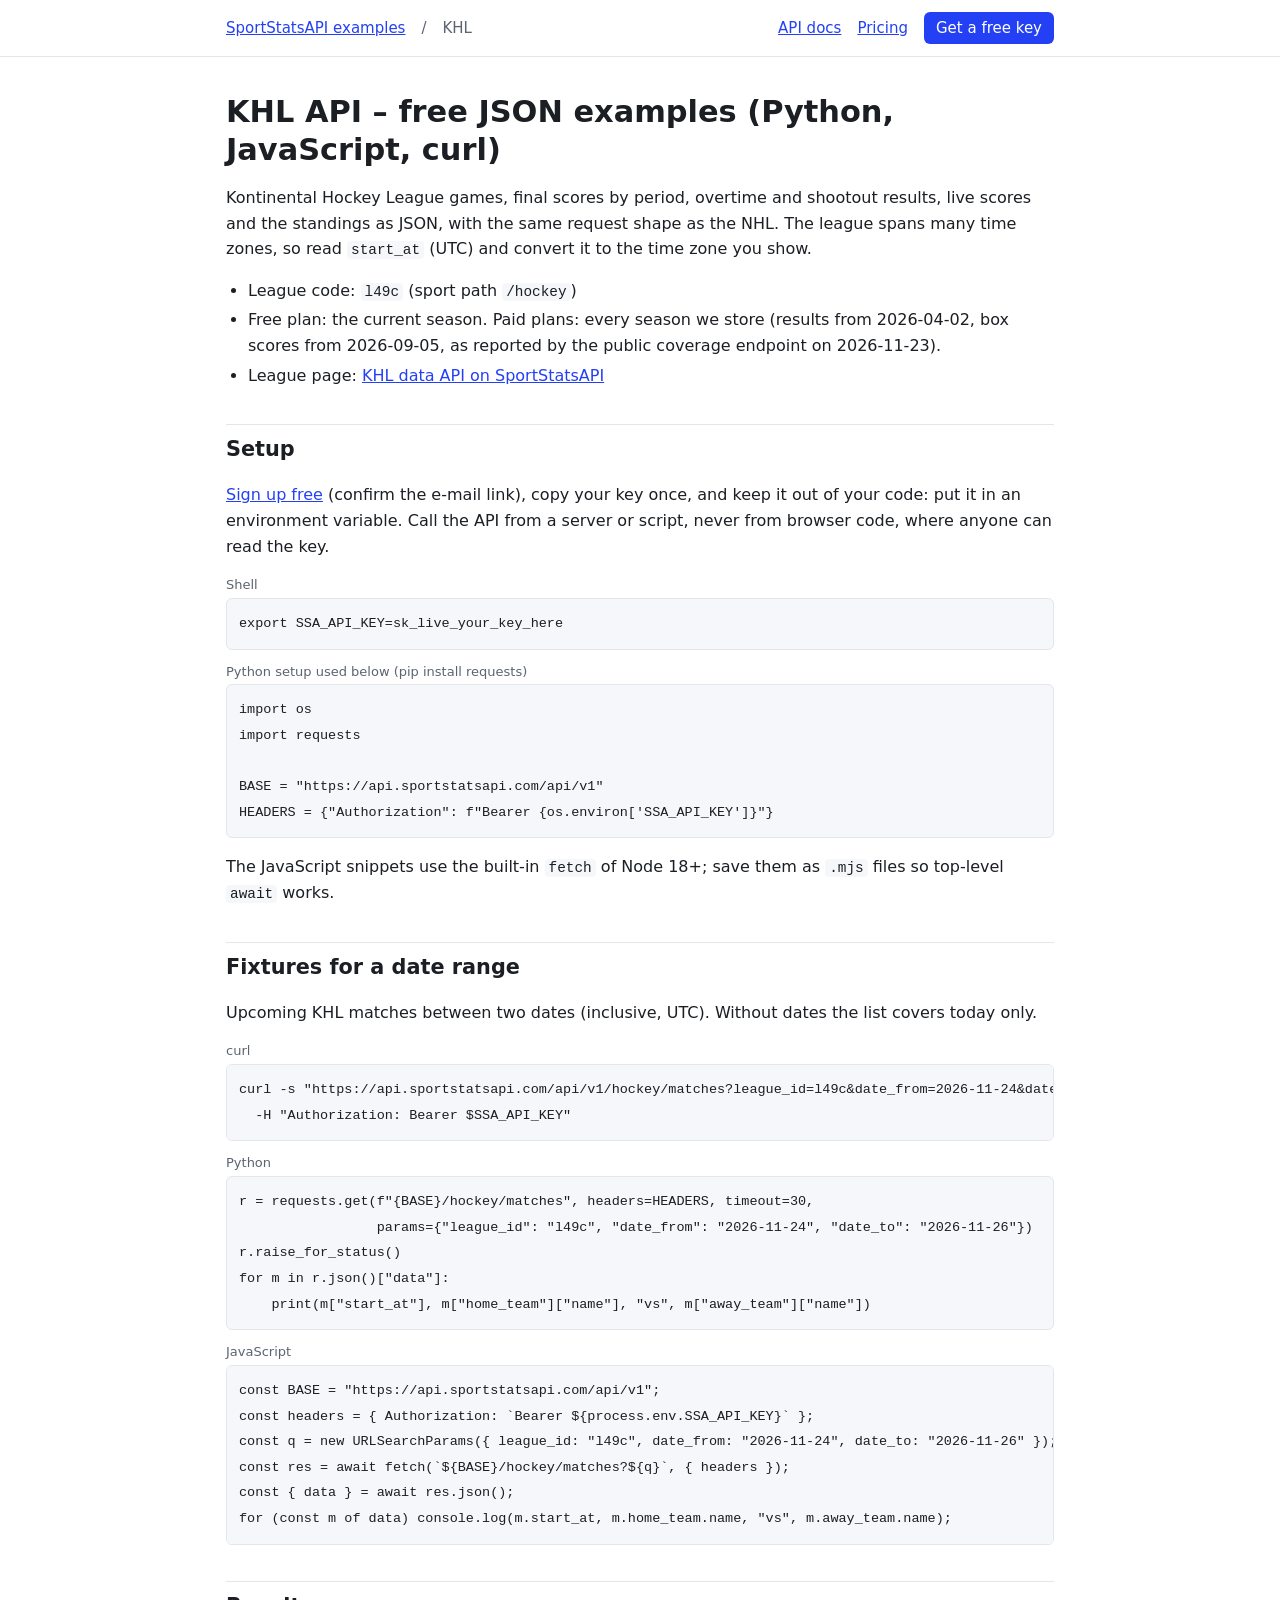
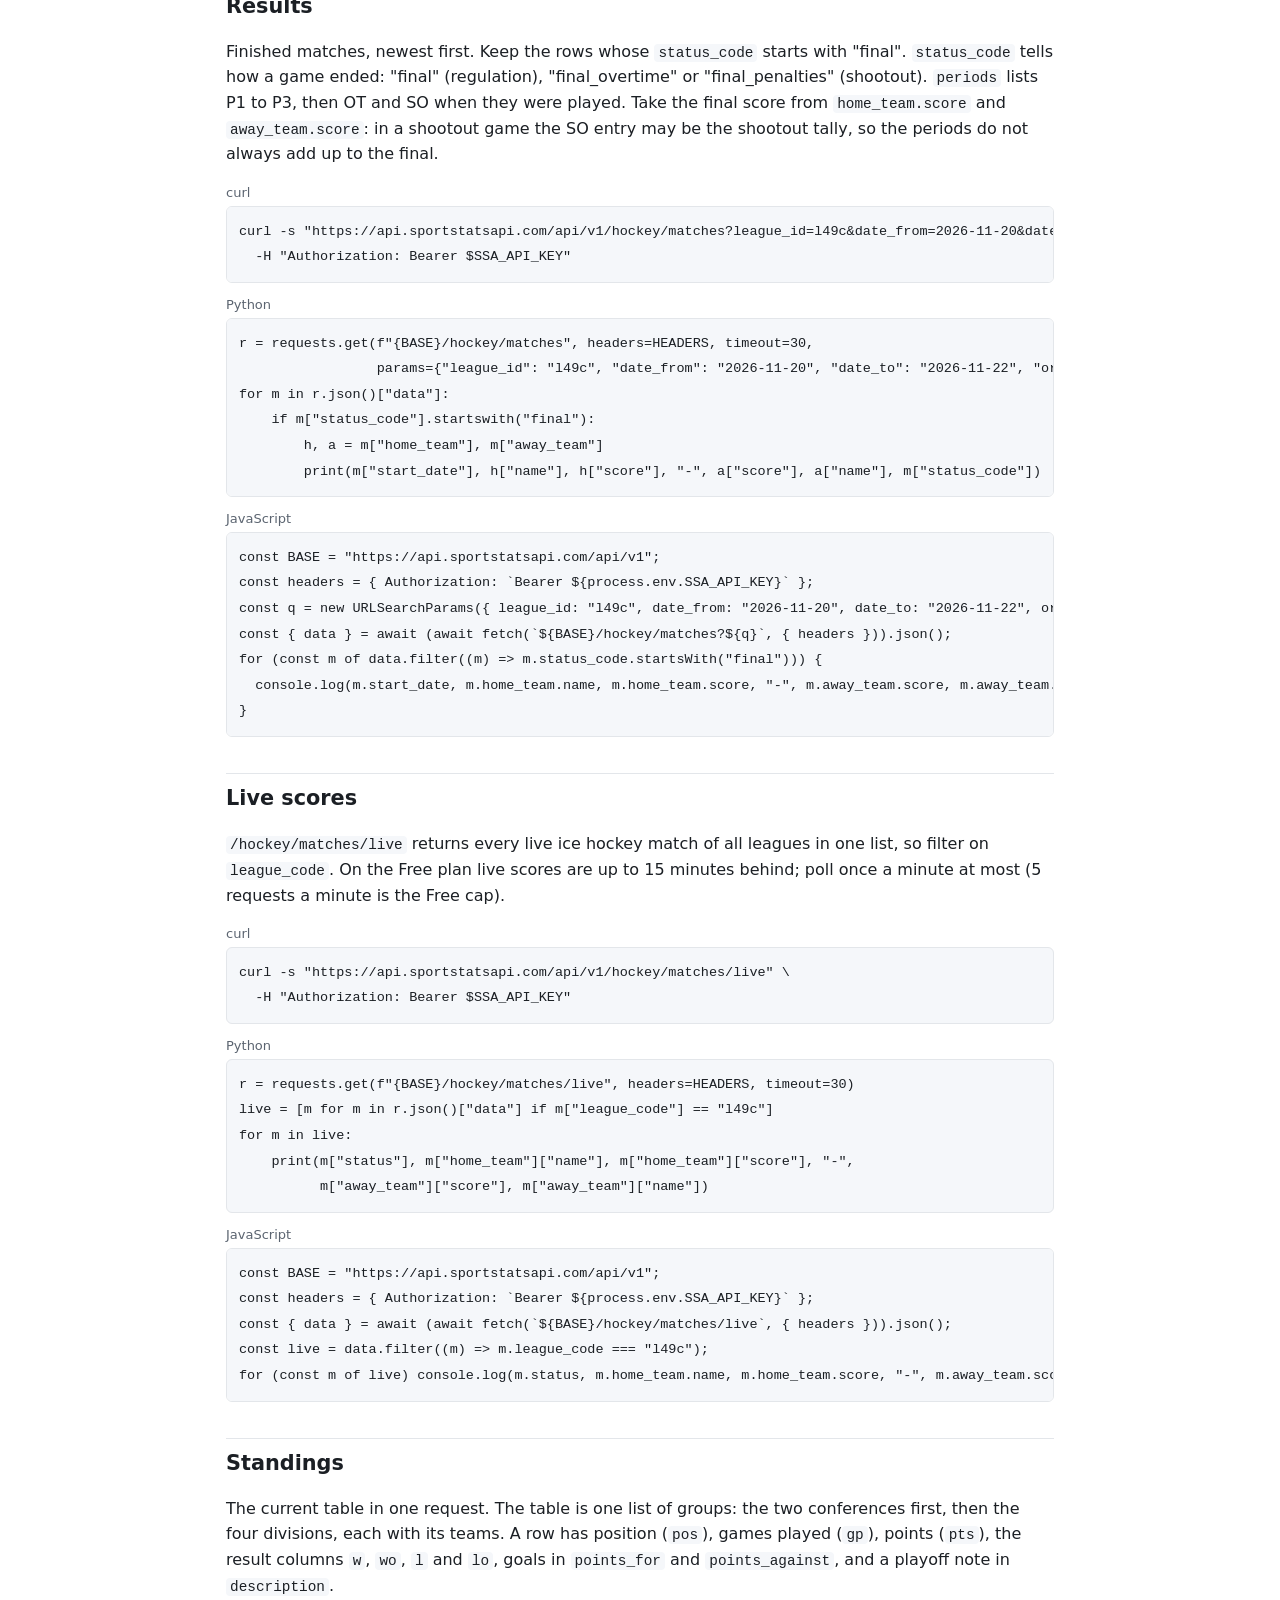
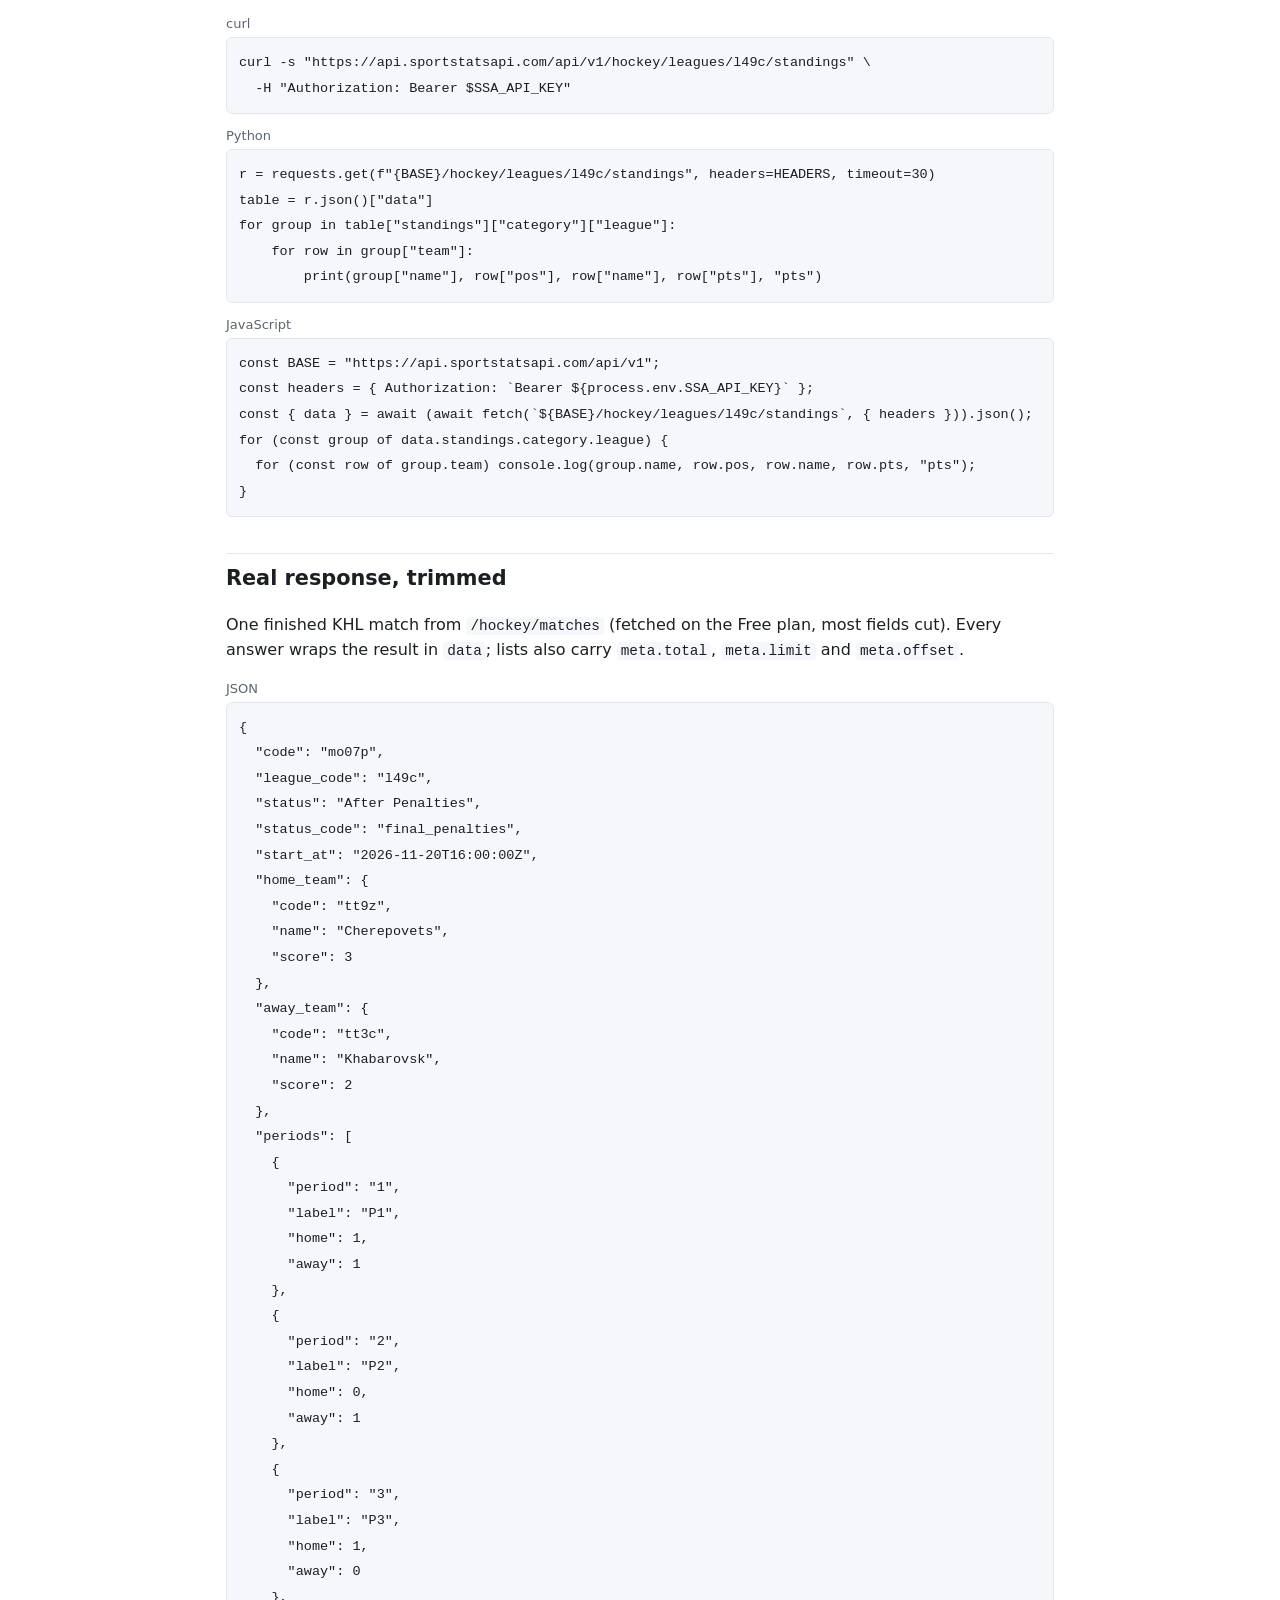
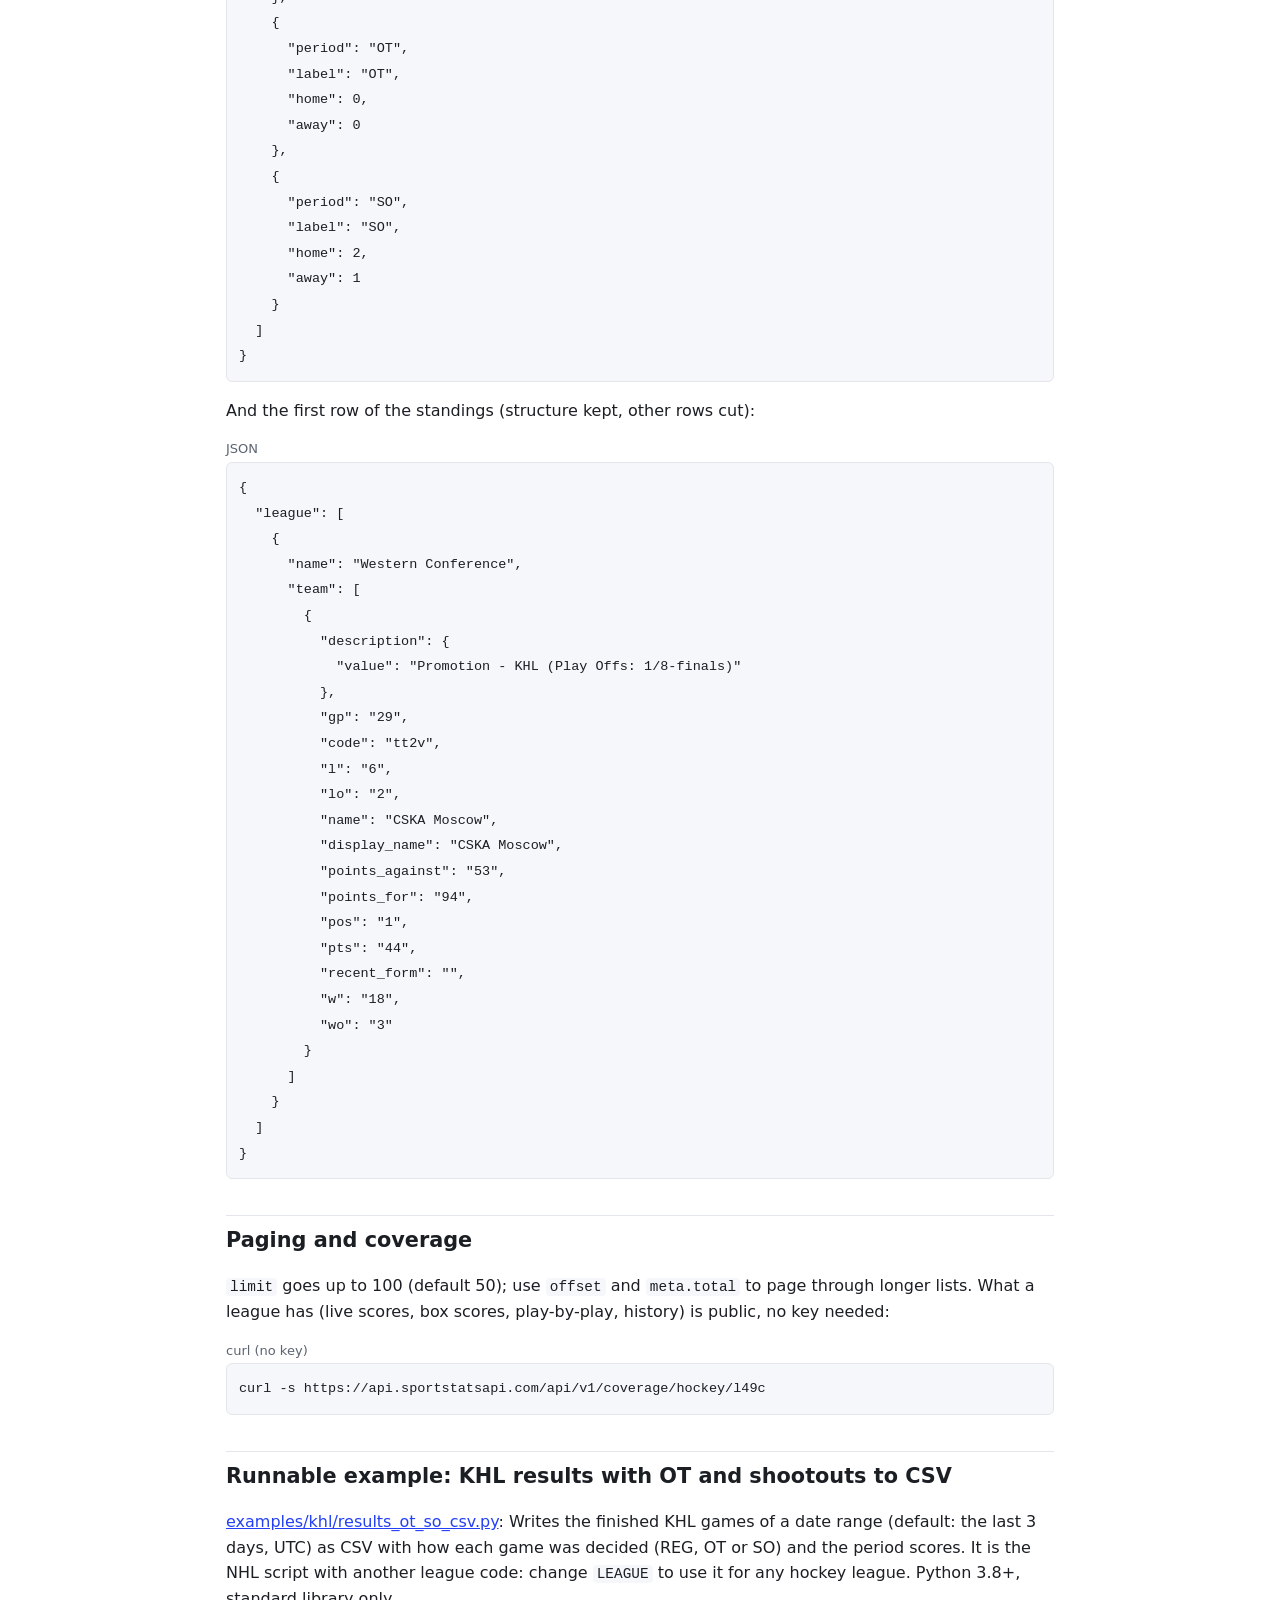
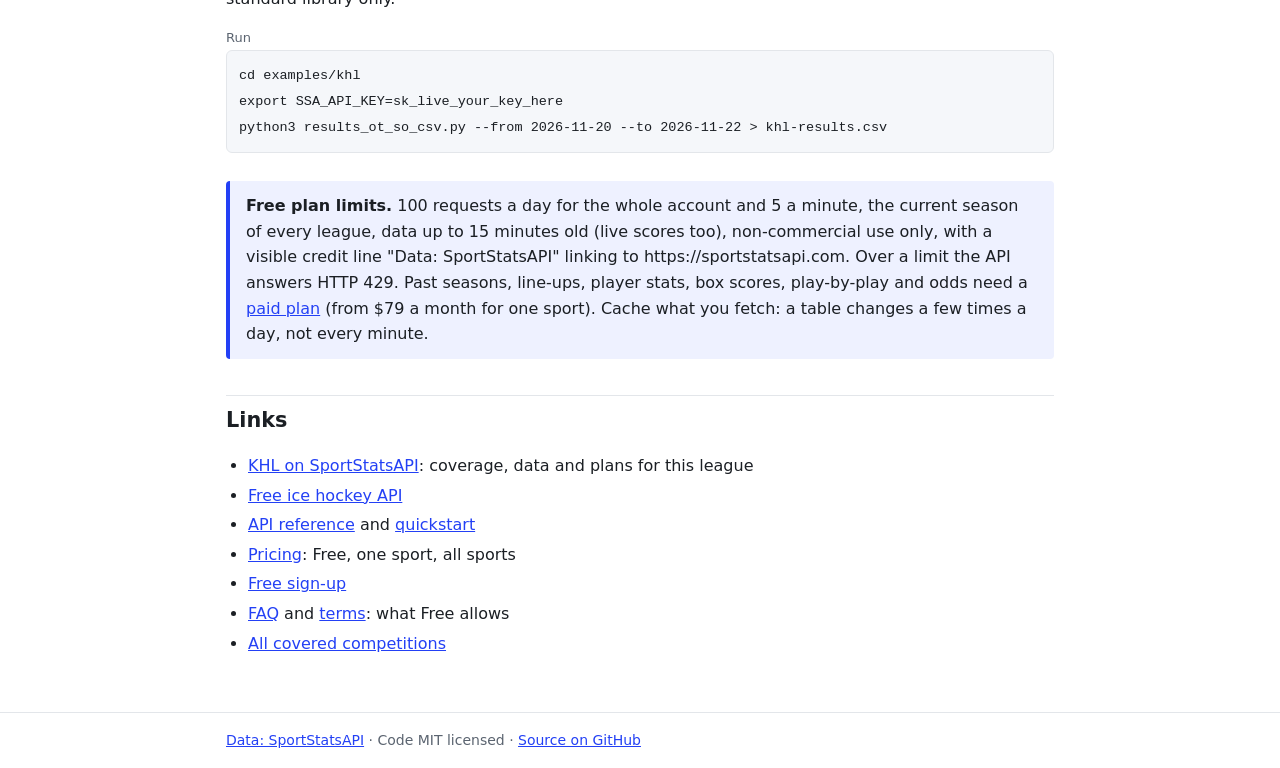
==== docs/khl/index.html @ f86f8fb2 "SportStatsAPI examples: 5 leagues (Premier League, NBA, NFL, NHL, KHL), Pages site in docs/, runnabl" ====
<!doctype html>
<html lang="en">
<head>
<meta charset="utf-8">
<meta name="viewport" content="width=device-width, initial-scale=1">
<title>KHL API – free JSON examples (Python, JavaScript, curl)</title>
<meta name="description" content="KHL (Russia) API examples: fixtures, results, live scores and standings as JSON with curl, Python and JavaScript, league code l49c, plus a runnable script. Free key.">
<link rel="canonical" href="https://ownthegame.github.io/sportstatsapi-examples/khl/">
<meta property="og:type" content="article">
<meta property="og:site_name" content="SportStatsAPI examples">
<meta property="og:title" content="KHL API – free JSON examples (Python, JavaScript, curl)">
<meta property="og:description" content="KHL (Russia) API examples: fixtures, results, live scores and standings as JSON with curl, Python and JavaScript, league code l49c, plus a runnable script. Free key.">
<meta property="og:url" content="https://ownthegame.github.io/sportstatsapi-examples/khl/">
<meta name="twitter:card" content="summary">
<link rel="stylesheet" href="../style.css">
</head>
<body>
<header class="top"><nav><a href="../">SportStatsAPI examples</a><span>/</span><span>KHL</span><span class="sp"></span><a href="https://sportstatsapi.com/docs/api/">API docs</a><a href="https://sportstatsapi.com/pricing/">Pricing</a><a class="btn" href="https://account.sportstatsapi.com/signup">Get a free key</a></nav></header>
<main>
<h1>KHL API – free JSON examples (Python, JavaScript, curl)</h1>
<p>Kontinental Hockey League games, final scores by period, overtime and shootout results, live scores and the standings as JSON, with the same request shape as the NHL. The league spans many time zones, so read <code>start_at</code> (UTC) and convert it to the time zone you show.</p>
<ul><li>League code: <code>l49c</code> (sport path <code>/hockey</code>)</li><li>Free plan: the current season. Paid plans: every season we store (results from 2026-04-02, box scores from 2026-09-05, as reported by the public coverage endpoint on 2026-11-23).</li><li>League page: <a href="https://sportstatsapi.com/coverage/hockey/russia/khl/">KHL data API on SportStatsAPI</a></li></ul>
<h2 id="setup">Setup</h2>
<p><a href="https://account.sportstatsapi.com/signup">Sign up free</a> (confirm the e-mail link), copy your key once, and keep it out of your code: put it in an environment variable. Call the API from a server or script, never from browser code, where anyone can read the key.</p>
<figure class="code"><figcaption>Shell</figcaption><pre><code class="language-bash">export SSA_API_KEY=sk_live_your_key_here</code></pre></figure>
<figure class="code"><figcaption>Python setup used below (pip install requests)</figcaption><pre><code class="language-python">import os
import requests

BASE = &quot;https://api.sportstatsapi.com/api/v1&quot;
HEADERS = {&quot;Authorization&quot;: f&quot;Bearer {os.environ[&#x27;SSA_API_KEY&#x27;]}&quot;}</code></pre></figure>
<p>The JavaScript snippets use the built-in <code>fetch</code> of Node 18+; save them as <code>.mjs</code> files so top-level <code>await</code> works.</p>
<h2 id="fixtures-for-a-date-range">Fixtures for a date range</h2>
<p>Upcoming KHL matches between two dates (inclusive, UTC). Without dates the list covers today only.</p>
<figure class="code"><figcaption>curl</figcaption><pre><code class="language-bash">curl -s &quot;https://api.sportstatsapi.com/api/v1/hockey/matches?league_id=l49c&amp;date_from=2026-11-24&amp;date_to=2026-11-26&quot; \
  -H &quot;Authorization: Bearer $SSA_API_KEY&quot;</code></pre></figure>
<figure class="code"><figcaption>Python</figcaption><pre><code class="language-python">r = requests.get(f&quot;{BASE}/hockey/matches&quot;, headers=HEADERS, timeout=30,
                 params={&quot;league_id&quot;: &quot;l49c&quot;, &quot;date_from&quot;: &quot;2026-11-24&quot;, &quot;date_to&quot;: &quot;2026-11-26&quot;})
r.raise_for_status()
for m in r.json()[&quot;data&quot;]:
    print(m[&quot;start_at&quot;], m[&quot;home_team&quot;][&quot;name&quot;], &quot;vs&quot;, m[&quot;away_team&quot;][&quot;name&quot;])</code></pre></figure>
<figure class="code"><figcaption>JavaScript</figcaption><pre><code class="language-javascript">const BASE = &quot;https://api.sportstatsapi.com/api/v1&quot;;
const headers = { Authorization: `Bearer ${process.env.SSA_API_KEY}` };
const q = new URLSearchParams({ league_id: &quot;l49c&quot;, date_from: &quot;2026-11-24&quot;, date_to: &quot;2026-11-26&quot; });
const res = await fetch(`${BASE}/hockey/matches?${q}`, { headers });
const { data } = await res.json();
for (const m of data) console.log(m.start_at, m.home_team.name, &quot;vs&quot;, m.away_team.name);</code></pre></figure>
<h2 id="results">Results</h2>
<p>Finished matches, newest first. Keep the rows whose <code>status_code</code> starts with "final". <code>status_code</code> tells how a game ended: "final" (regulation), "final_overtime" or "final_penalties" (shootout). <code>periods</code> lists P1 to P3, then OT and SO when they were played. Take the final score from <code>home_team.score</code> and <code>away_team.score</code>: in a shootout game the SO entry may be the shootout tally, so the periods do not always add up to the final.</p>
<figure class="code"><figcaption>curl</figcaption><pre><code class="language-bash">curl -s &quot;https://api.sportstatsapi.com/api/v1/hockey/matches?league_id=l49c&amp;date_from=2026-11-20&amp;date_to=2026-11-22&amp;order=desc&quot; \
  -H &quot;Authorization: Bearer $SSA_API_KEY&quot;</code></pre></figure>
<figure class="code"><figcaption>Python</figcaption><pre><code class="language-python">r = requests.get(f&quot;{BASE}/hockey/matches&quot;, headers=HEADERS, timeout=30,
                 params={&quot;league_id&quot;: &quot;l49c&quot;, &quot;date_from&quot;: &quot;2026-11-20&quot;, &quot;date_to&quot;: &quot;2026-11-22&quot;, &quot;order&quot;: &quot;desc&quot;})
for m in r.json()[&quot;data&quot;]:
    if m[&quot;status_code&quot;].startswith(&quot;final&quot;):
        h, a = m[&quot;home_team&quot;], m[&quot;away_team&quot;]
        print(m[&quot;start_date&quot;], h[&quot;name&quot;], h[&quot;score&quot;], &quot;-&quot;, a[&quot;score&quot;], a[&quot;name&quot;], m[&quot;status_code&quot;])</code></pre></figure>
<figure class="code"><figcaption>JavaScript</figcaption><pre><code class="language-javascript">const BASE = &quot;https://api.sportstatsapi.com/api/v1&quot;;
const headers = { Authorization: `Bearer ${process.env.SSA_API_KEY}` };
const q = new URLSearchParams({ league_id: &quot;l49c&quot;, date_from: &quot;2026-11-20&quot;, date_to: &quot;2026-11-22&quot;, order: &quot;desc&quot; });
const { data } = await (await fetch(`${BASE}/hockey/matches?${q}`, { headers })).json();
for (const m of data.filter((m) =&gt; m.status_code.startsWith(&quot;final&quot;))) {
  console.log(m.start_date, m.home_team.name, m.home_team.score, &quot;-&quot;, m.away_team.score, m.away_team.name);
}</code></pre></figure>
<h2 id="live-scores">Live scores</h2>
<p><code>/hockey/matches/live</code> returns every live ice hockey match of all leagues in one list, so filter on <code>league_code</code>. On the Free plan live scores are up to 15 minutes behind; poll once a minute at most (5 requests a minute is the Free cap).</p>
<figure class="code"><figcaption>curl</figcaption><pre><code class="language-bash">curl -s &quot;https://api.sportstatsapi.com/api/v1/hockey/matches/live&quot; \
  -H &quot;Authorization: Bearer $SSA_API_KEY&quot;</code></pre></figure>
<figure class="code"><figcaption>Python</figcaption><pre><code class="language-python">r = requests.get(f&quot;{BASE}/hockey/matches/live&quot;, headers=HEADERS, timeout=30)
live = [m for m in r.json()[&quot;data&quot;] if m[&quot;league_code&quot;] == &quot;l49c&quot;]
for m in live:
    print(m[&quot;status&quot;], m[&quot;home_team&quot;][&quot;name&quot;], m[&quot;home_team&quot;][&quot;score&quot;], &quot;-&quot;,
          m[&quot;away_team&quot;][&quot;score&quot;], m[&quot;away_team&quot;][&quot;name&quot;])</code></pre></figure>
<figure class="code"><figcaption>JavaScript</figcaption><pre><code class="language-javascript">const BASE = &quot;https://api.sportstatsapi.com/api/v1&quot;;
const headers = { Authorization: `Bearer ${process.env.SSA_API_KEY}` };
const { data } = await (await fetch(`${BASE}/hockey/matches/live`, { headers })).json();
const live = data.filter((m) =&gt; m.league_code === &quot;l49c&quot;);
for (const m of live) console.log(m.status, m.home_team.name, m.home_team.score, &quot;-&quot;, m.away_team.score, m.away_team.name);</code></pre></figure>
<h2 id="standings">Standings</h2>
<p>The current table in one request. The table is one list of groups: the two conferences first, then the four divisions, each with its teams. A row has position (<code>pos</code>), games played (<code>gp</code>), points (<code>pts</code>), the result columns <code>w</code>, <code>wo</code>, <code>l</code> and <code>lo</code>, goals in <code>points_for</code> and <code>points_against</code>, and a playoff note in <code>description</code>.</p>
<figure class="code"><figcaption>curl</figcaption><pre><code class="language-bash">curl -s &quot;https://api.sportstatsapi.com/api/v1/hockey/leagues/l49c/standings&quot; \
  -H &quot;Authorization: Bearer $SSA_API_KEY&quot;</code></pre></figure>
<figure class="code"><figcaption>Python</figcaption><pre><code class="language-python">r = requests.get(f&quot;{BASE}/hockey/leagues/l49c/standings&quot;, headers=HEADERS, timeout=30)
table = r.json()[&quot;data&quot;]
for group in table[&quot;standings&quot;][&quot;category&quot;][&quot;league&quot;]:
    for row in group[&quot;team&quot;]:
        print(group[&quot;name&quot;], row[&quot;pos&quot;], row[&quot;name&quot;], row[&quot;pts&quot;], &quot;pts&quot;)</code></pre></figure>
<figure class="code"><figcaption>JavaScript</figcaption><pre><code class="language-javascript">const BASE = &quot;https://api.sportstatsapi.com/api/v1&quot;;
const headers = { Authorization: `Bearer ${process.env.SSA_API_KEY}` };
const { data } = await (await fetch(`${BASE}/hockey/leagues/l49c/standings`, { headers })).json();
for (const group of data.standings.category.league) {
  for (const row of group.team) console.log(group.name, row.pos, row.name, row.pts, &quot;pts&quot;);
}</code></pre></figure>
<h2 id="real-response-trimmed">Real response, trimmed</h2>
<p>One finished KHL match from <code>/hockey/matches</code> (fetched on the Free plan, most fields cut). Every answer wraps the result in <code>data</code>; lists also carry <code>meta.total</code>, <code>meta.limit</code> and <code>meta.offset</code>.</p>
<figure class="code"><figcaption>JSON</figcaption><pre><code class="language-json">{
  &quot;code&quot;: &quot;mo07p&quot;,
  &quot;league_code&quot;: &quot;l49c&quot;,
  &quot;status&quot;: &quot;After Penalties&quot;,
  &quot;status_code&quot;: &quot;final_penalties&quot;,
  &quot;start_at&quot;: &quot;2026-11-20T16:00:00Z&quot;,
  &quot;home_team&quot;: {
    &quot;code&quot;: &quot;tt9z&quot;,
    &quot;name&quot;: &quot;Cherepovets&quot;,
    &quot;score&quot;: 3
  },
  &quot;away_team&quot;: {
    &quot;code&quot;: &quot;tt3c&quot;,
    &quot;name&quot;: &quot;Khabarovsk&quot;,
    &quot;score&quot;: 2
  },
  &quot;periods&quot;: [
    {
      &quot;period&quot;: &quot;1&quot;,
      &quot;label&quot;: &quot;P1&quot;,
      &quot;home&quot;: 1,
      &quot;away&quot;: 1
    },
    {
      &quot;period&quot;: &quot;2&quot;,
      &quot;label&quot;: &quot;P2&quot;,
      &quot;home&quot;: 0,
      &quot;away&quot;: 1
    },
    {
      &quot;period&quot;: &quot;3&quot;,
      &quot;label&quot;: &quot;P3&quot;,
      &quot;home&quot;: 1,
      &quot;away&quot;: 0
    },
    {
      &quot;period&quot;: &quot;OT&quot;,
      &quot;label&quot;: &quot;OT&quot;,
      &quot;home&quot;: 0,
      &quot;away&quot;: 0
    },
    {
      &quot;period&quot;: &quot;SO&quot;,
      &quot;label&quot;: &quot;SO&quot;,
      &quot;home&quot;: 2,
      &quot;away&quot;: 1
    }
  ]
}</code></pre></figure>
<p>And the first row of the standings (structure kept, other rows cut):</p>
<figure class="code"><figcaption>JSON</figcaption><pre><code class="language-json">{
  &quot;league&quot;: [
    {
      &quot;name&quot;: &quot;Western Conference&quot;,
      &quot;team&quot;: [
        {
          &quot;description&quot;: {
            &quot;value&quot;: &quot;Promotion - KHL (Play Offs: 1/8-finals)&quot;
          },
          &quot;gp&quot;: &quot;29&quot;,
          &quot;code&quot;: &quot;tt2v&quot;,
          &quot;l&quot;: &quot;6&quot;,
          &quot;lo&quot;: &quot;2&quot;,
          &quot;name&quot;: &quot;CSKA Moscow&quot;,
          &quot;display_name&quot;: &quot;CSKA Moscow&quot;,
          &quot;points_against&quot;: &quot;53&quot;,
          &quot;points_for&quot;: &quot;94&quot;,
          &quot;pos&quot;: &quot;1&quot;,
          &quot;pts&quot;: &quot;44&quot;,
          &quot;recent_form&quot;: &quot;&quot;,
          &quot;w&quot;: &quot;18&quot;,
          &quot;wo&quot;: &quot;3&quot;
        }
      ]
    }
  ]
}</code></pre></figure>
<h2 id="paging-and-coverage">Paging and coverage</h2>
<p><code>limit</code> goes up to 100 (default 50); use <code>offset</code> and <code>meta.total</code> to page through longer lists. What a league has (live scores, box scores, play-by-play, history) is public, no key needed:</p>
<figure class="code"><figcaption>curl (no key)</figcaption><pre><code class="language-bash">curl -s https://api.sportstatsapi.com/api/v1/coverage/hockey/l49c</code></pre></figure>
<h2 id="runnable-example-khl-results-with-ot-and-shootouts-to-csv">Runnable example: KHL results with OT and shootouts to CSV</h2>
<p><a href="https://github.com/ownthegame/sportstatsapi-examples/blob/main/examples/khl/results_ot_so_csv.py">examples/khl/results_ot_so_csv.py</a>: Writes the finished KHL games of a date range (default: the last 3 days, UTC) as CSV with how each game was decided (REG, OT or SO) and the period scores. It is the NHL script with another league code: change <code>LEAGUE</code> to use it for any hockey league. Python 3.8+, standard library only.</p>
<figure class="code"><figcaption>Run</figcaption><pre><code class="language-bash">cd examples/khl
export SSA_API_KEY=sk_live_your_key_here
python3 results_ot_so_csv.py --from 2026-11-20 --to 2026-11-22 &gt; khl-results.csv</code></pre></figure>
<aside class="tip"><strong>Free plan limits.</strong> 100 requests a day for the whole account and 5 a minute, the current season of every league, data up to 15 minutes old (live scores too), non-commercial use only, with a visible credit line "Data: SportStatsAPI" linking to https://sportstatsapi.com. Over a limit the API answers HTTP 429. Past seasons, line-ups, player stats, box scores, play-by-play and odds need a <a href="https://sportstatsapi.com/pricing/">paid plan</a> (from $79 a month for one sport). Cache what you fetch: a table changes a few times a day, not every minute.</aside>
<h2 id="links">Links</h2>
<ul><li><a href="https://sportstatsapi.com/coverage/hockey/russia/khl/">KHL on SportStatsAPI</a>: coverage, data and plans for this league</li><li><a href="https://sportstatsapi.com/developers/free-ice-hockey-api/">Free ice hockey API</a></li><li><a href="https://sportstatsapi.com/docs/api/">API reference</a> and <a href="https://sportstatsapi.com/docs/quickstart/">quickstart</a></li><li><a href="https://sportstatsapi.com/pricing/">Pricing</a>: Free, one sport, all sports</li><li><a href="https://account.sportstatsapi.com/signup">Free sign-up</a></li><li><a href="https://sportstatsapi.com/faq/">FAQ</a> and <a href="https://sportstatsapi.com/legal/terms/">terms</a>: what Free allows</li><li><a href="https://sportstatsapi.com/coverage/">All covered competitions</a></li></ul>
</main>
<footer><p><a href="https://sportstatsapi.com/">Data: SportStatsAPI</a> · Code MIT licensed · <a href="https://github.com/ownthegame/sportstatsapi-examples">Source on GitHub</a></p></footer>
</body>
</html>
---- docs/style.css ----
:root {
  --bg: #ffffff; --fg: #1b1f24; --muted: #5b6470; --line: #e3e6ea;
  --accent: #2340f5; --code-bg: #f5f7fa; --tip-bg: #eef1ff;
}
@media (prefers-color-scheme: dark) {
  :root { --bg: #0f1216; --fg: #e6e9ed; --muted: #9aa3ad; --line: #262c33;
          --accent: #8a9cff; --code-bg: #171b21; --tip-bg: #18203d; }
}
* { box-sizing: border-box; }
body { margin: 0; background: var(--bg); color: var(--fg);
       font: 16px/1.6 system-ui, -apple-system, "Segoe UI", Roboto, sans-serif; }
a { color: var(--accent); }
.top { border-bottom: 1px solid var(--line); }
.top nav { max-width: 860px; margin: 0 auto; padding: 12px 16px; display: flex; flex-wrap: wrap; gap: 6px 16px; align-items: center; font-size: 15px; }
.top nav span { color: var(--muted); }
.top nav .sp { flex: 1; }
.top .btn { background: var(--accent); color: #fff; padding: 4px 12px; border-radius: 6px; text-decoration: none; }
main { max-width: 860px; margin: 0 auto; padding: 8px 16px 40px; }
h1 { font-size: 1.9rem; line-height: 1.25; margin: 28px 0 16px; }
h2 { font-size: 1.3rem; margin: 36px 0 8px; padding-top: 8px; border-top: 1px solid var(--line); }
code { font: 0.9em ui-monospace, SFMono-Regular, Menlo, Consolas, monospace; background: var(--code-bg); padding: 1px 4px; border-radius: 4px; }
figure.code { margin: 12px 0; }
figure.code figcaption { font-size: 13px; color: var(--muted); margin-bottom: 2px; }
pre { background: var(--code-bg); border: 1px solid var(--line); border-radius: 6px; padding: 12px; overflow-x: auto; margin: 0; }
pre code { background: none; padding: 0; font-size: 13.5px; line-height: 1.5; }
.tip { background: var(--tip-bg); border-left: 4px solid var(--accent); padding: 12px 16px; border-radius: 4px; margin: 28px 0; }
ul { padding-left: 22px; }
li { margin: 4px 0; }
footer { border-top: 1px solid var(--line); color: var(--muted); font-size: 14px; }
footer p { max-width: 860px; margin: 0 auto; padding: 16px; }
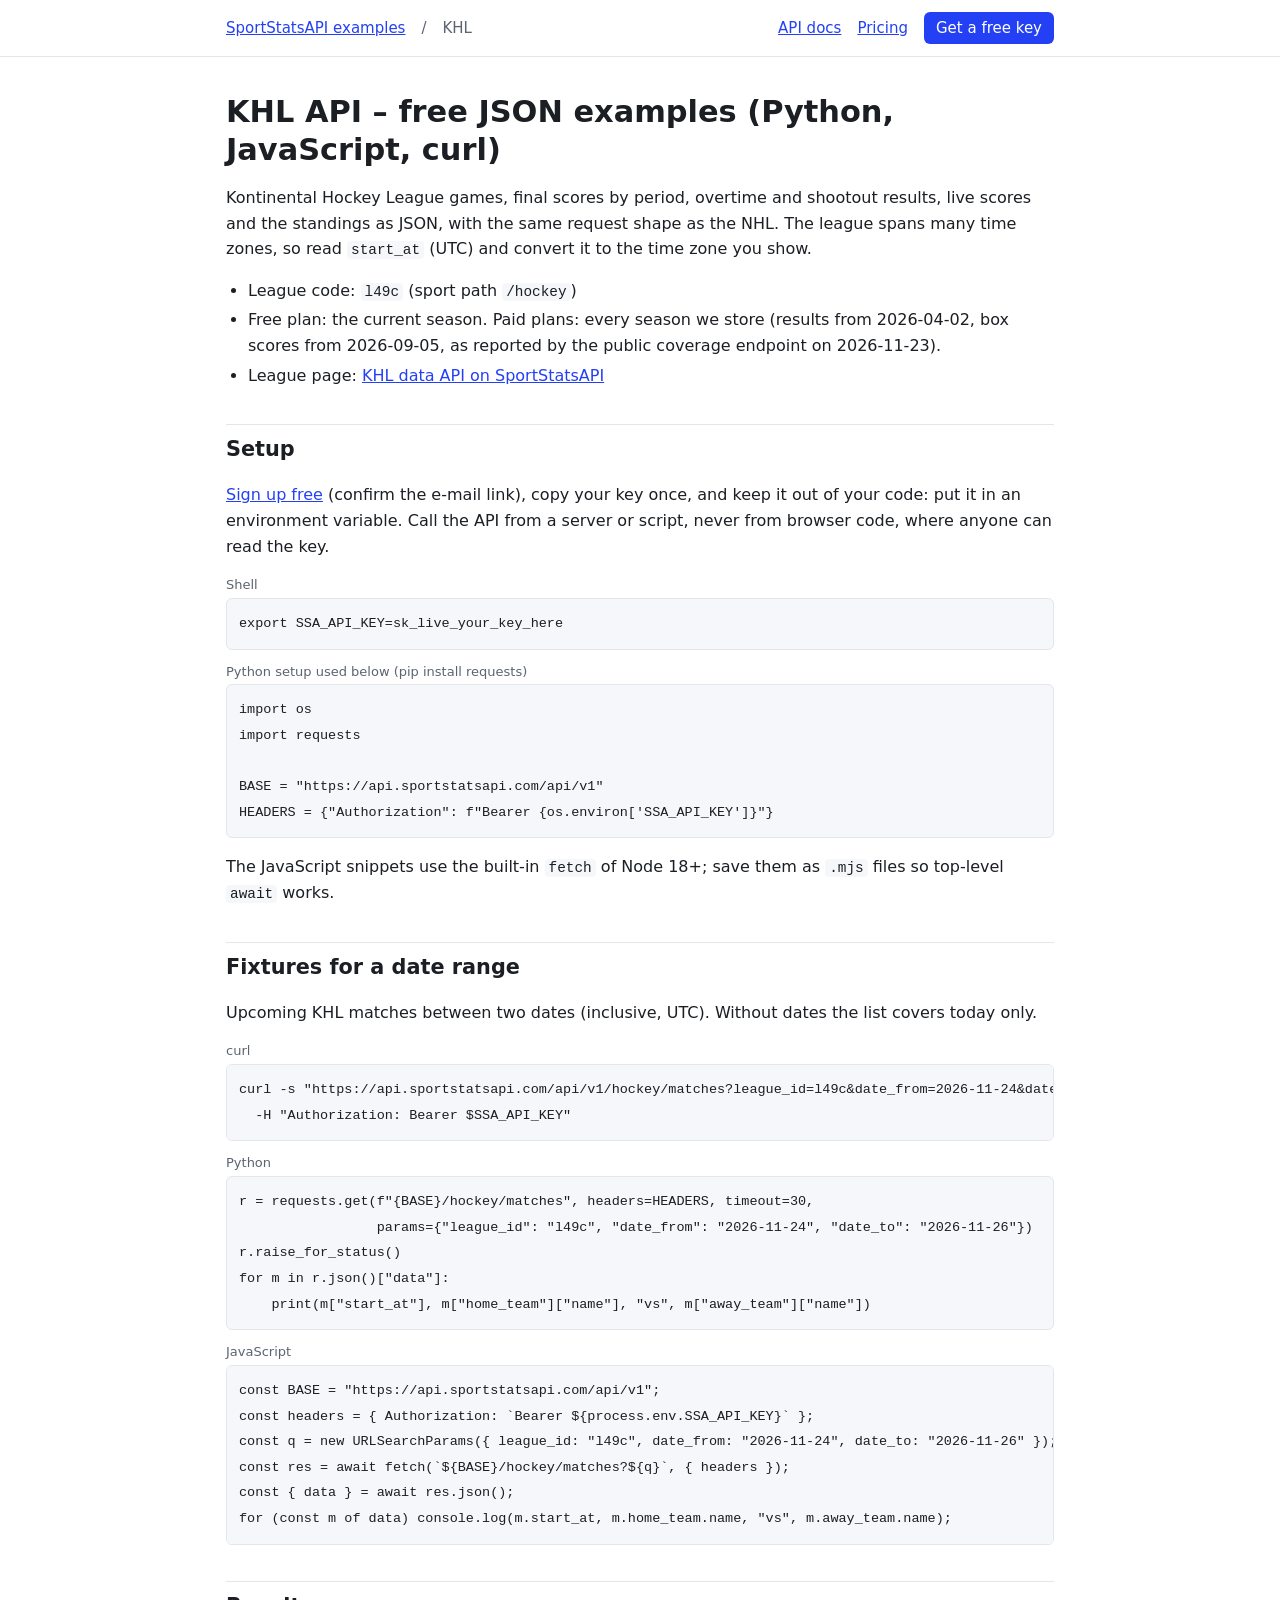
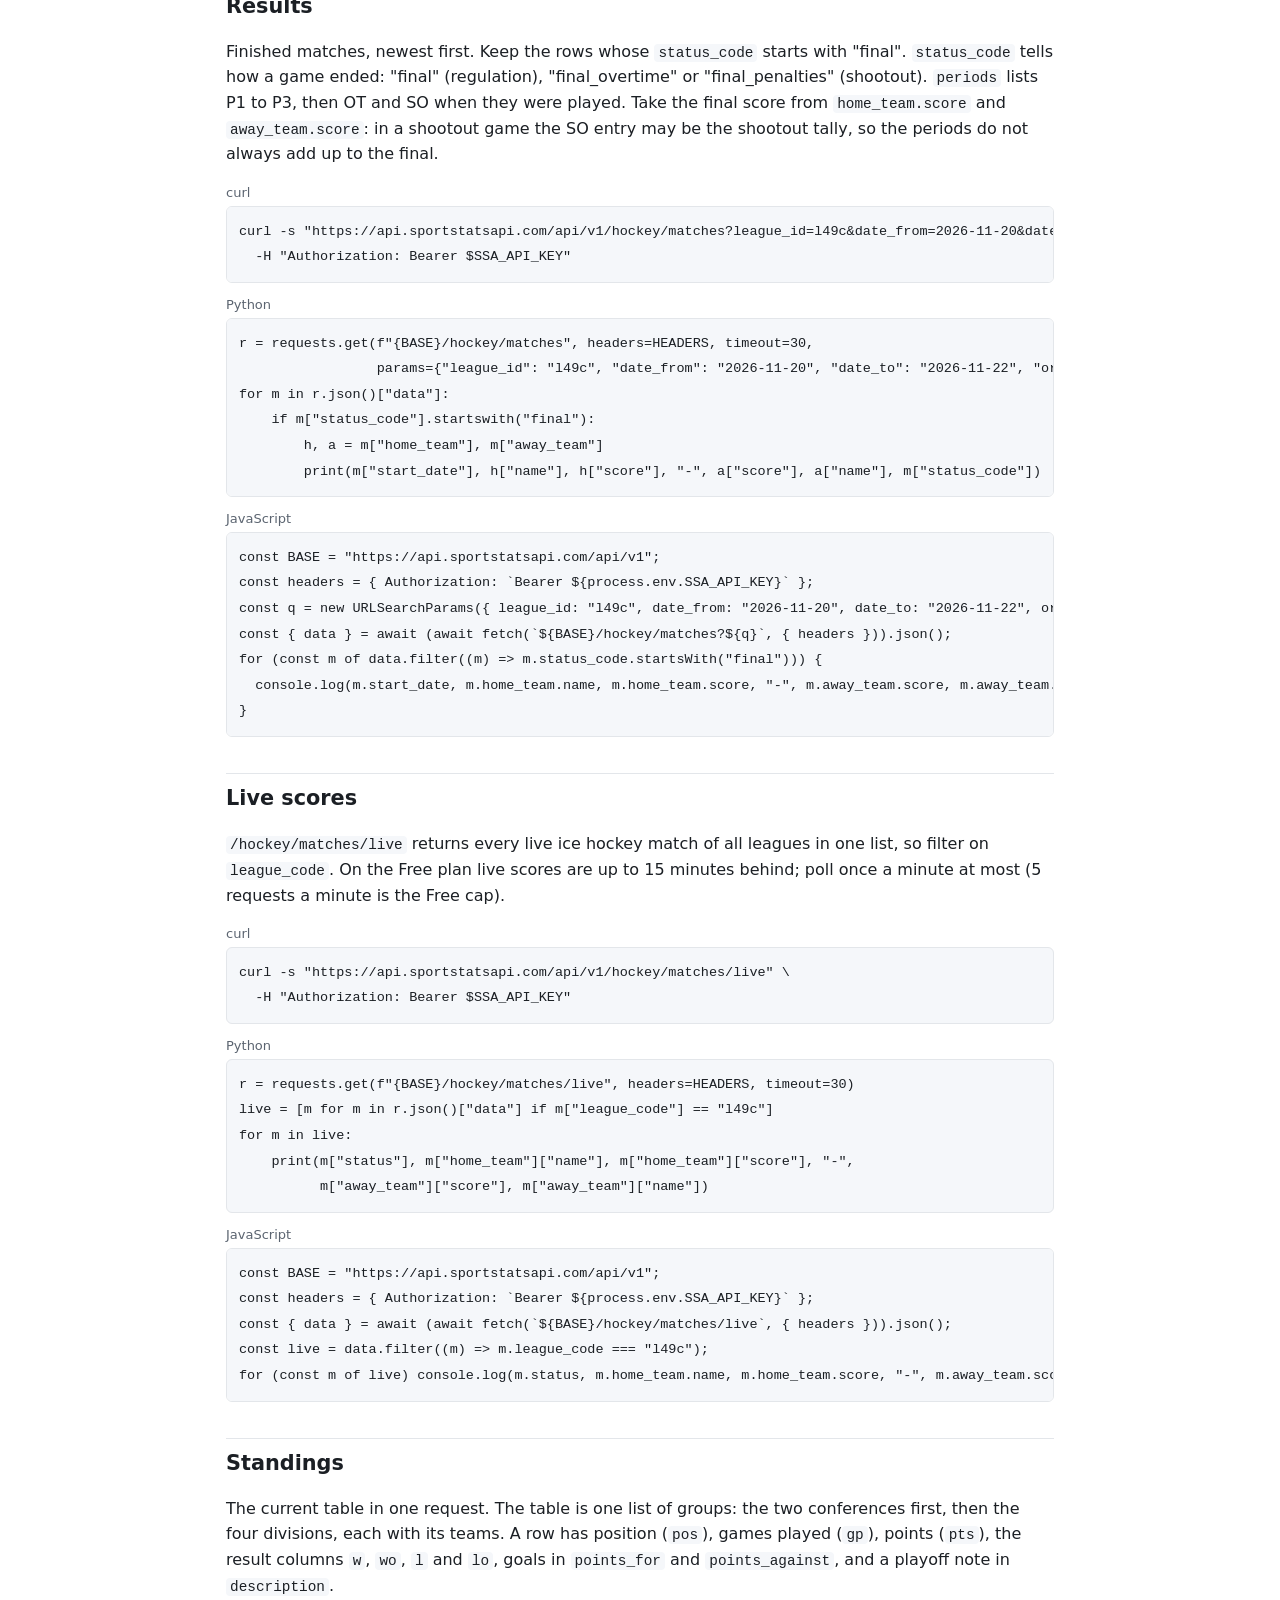
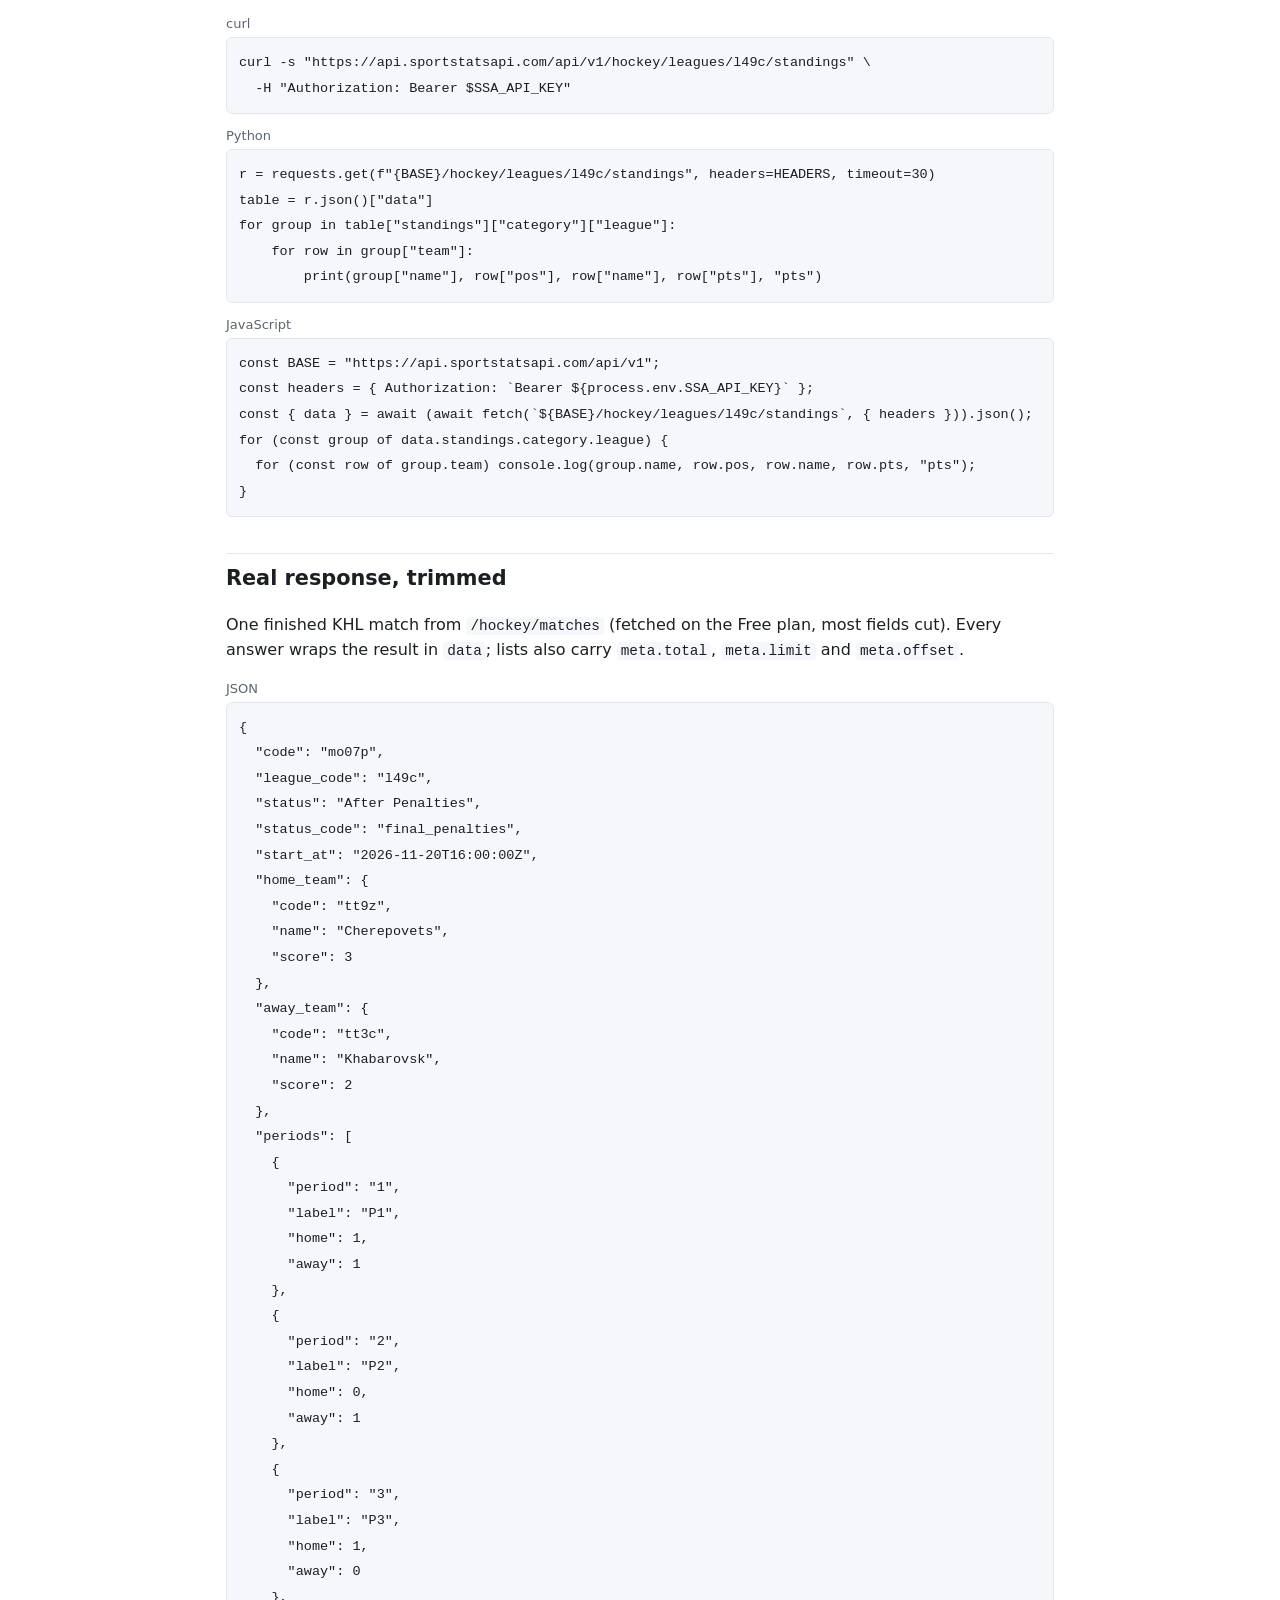
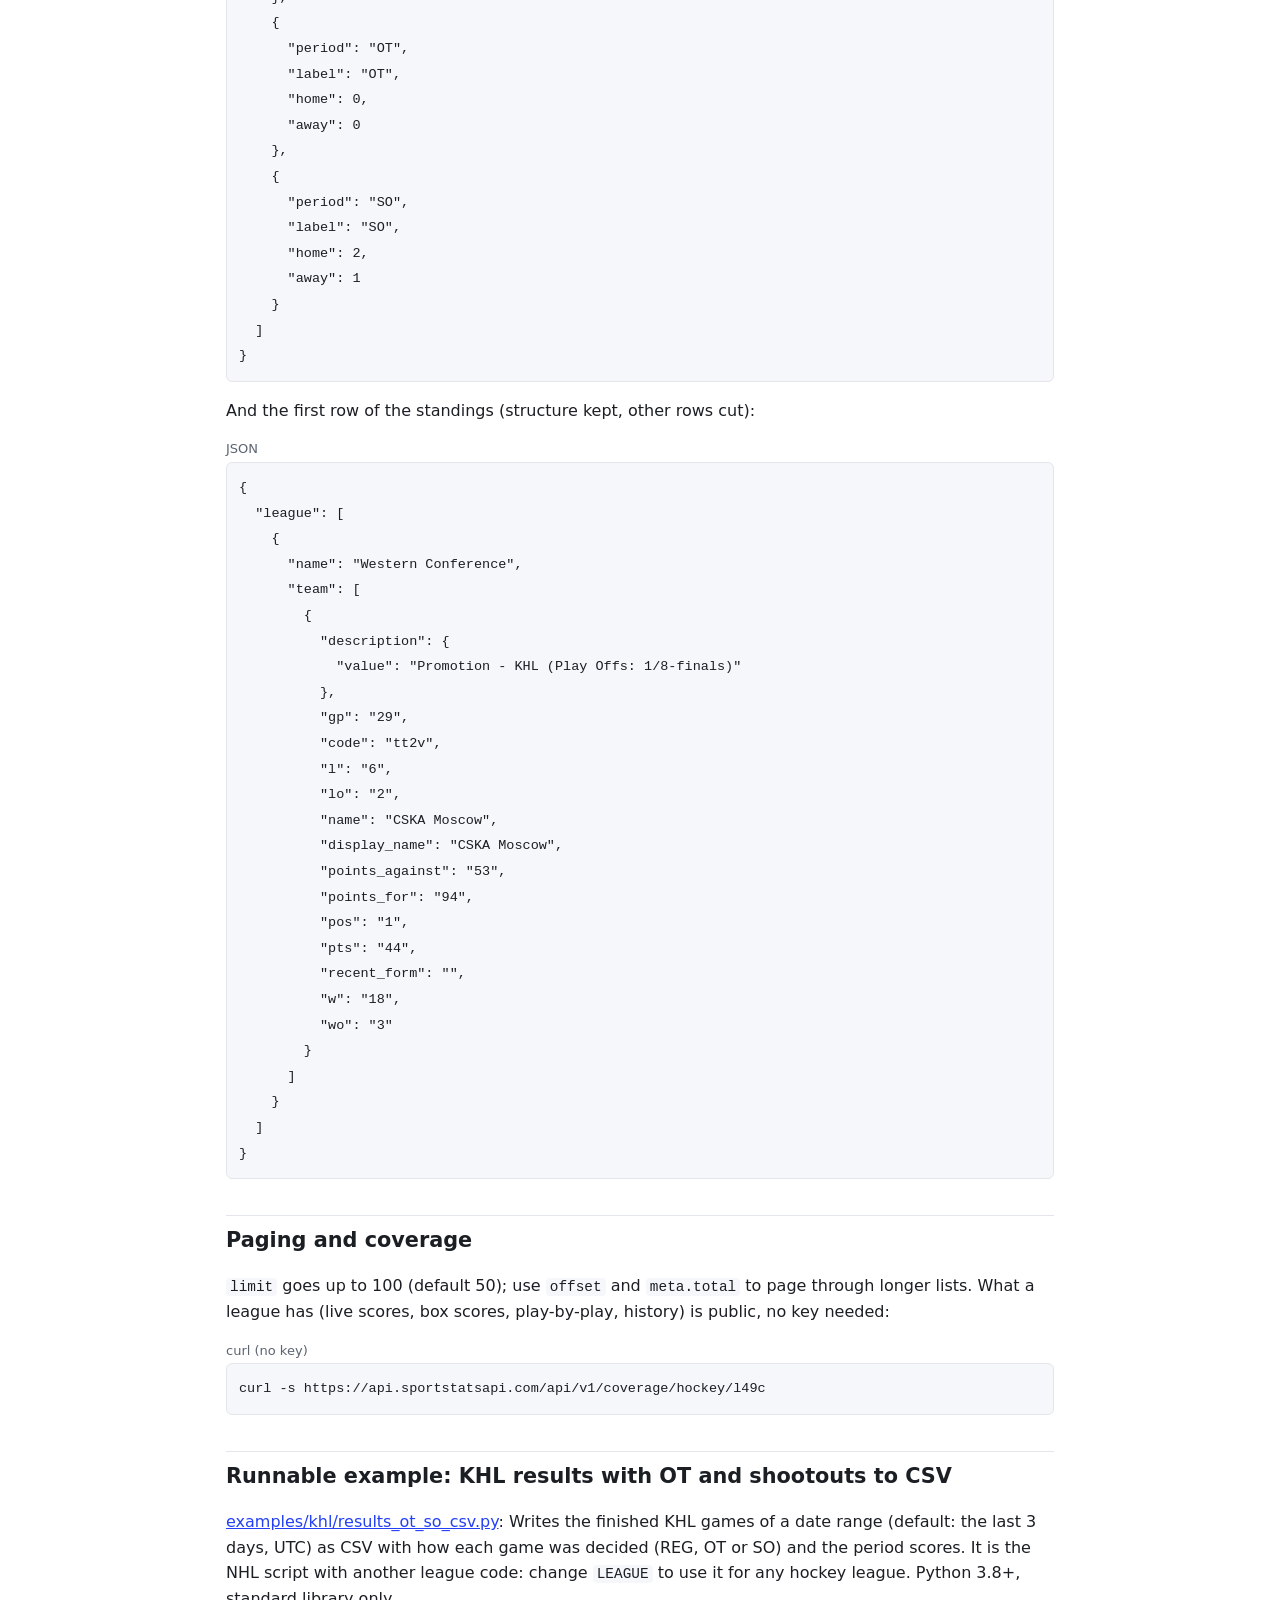
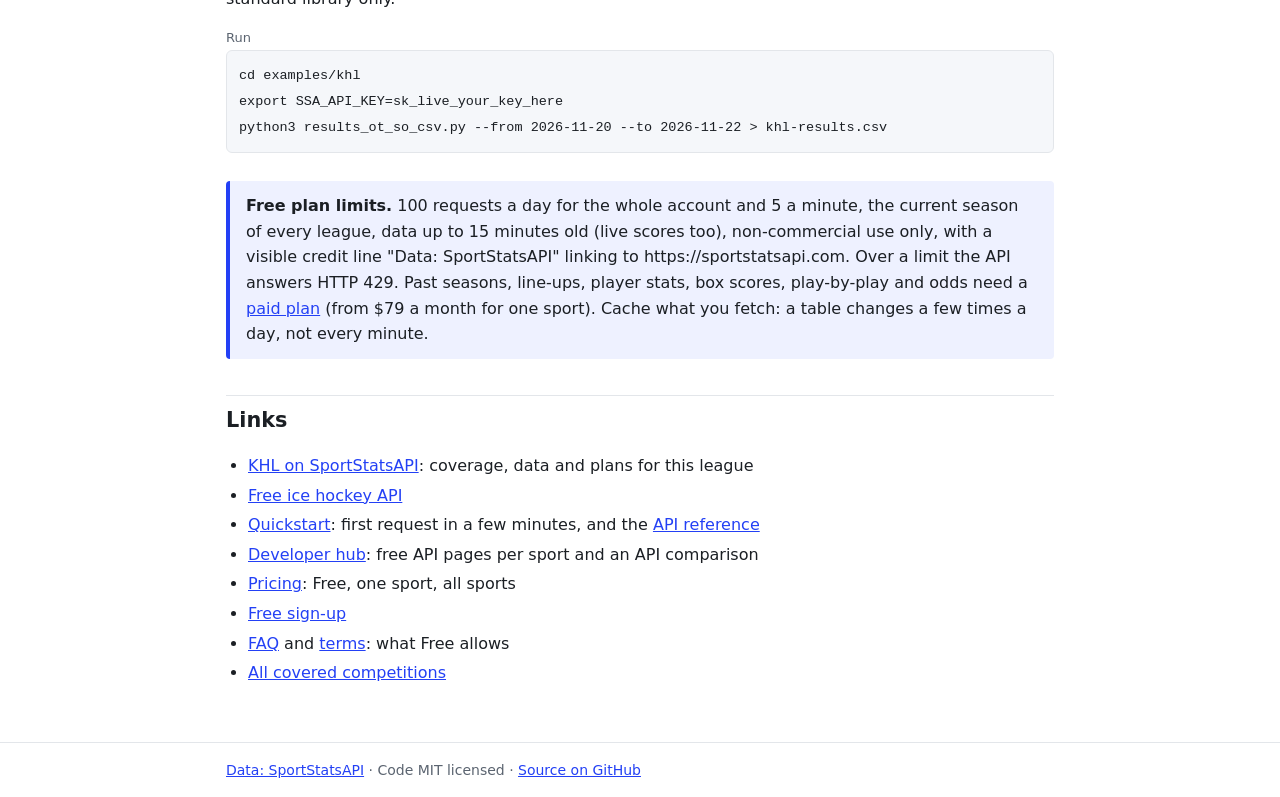
==== commit b6ed82cf: "Links: Quickstart first (first request in a few minutes) and the SportStatsAPI developer hub on ever" ====
--- a/docs/khl/index.html
+++ b/docs/khl/index.html
@@ -3,6 +3,7 @@
 <head>
 <meta charset="utf-8">
 <meta name="viewport" content="width=device-width, initial-scale=1">
+<meta name="google-site-verification" content="--YC6oyD16P7J92EvIpuj-CJdCvzZuZTfFQwmcQNudo">
 <title>KHL API – free JSON examples (Python, JavaScript, curl)</title>
 <meta name="description" content="KHL (Russia) API examples: fixtures, results, live scores and standings as JSON with curl, Python and JavaScript, league code l49c, plus a runnable script. Free key.">
 <link rel="canonical" href="https://ownthegame.github.io/sportstatsapi-examples/khl/">
@@ -179,7 +180,7 @@
 python3 results_ot_so_csv.py --from 2026-11-20 --to 2026-11-22 &gt; khl-results.csv</code></pre></figure>
 <aside class="tip"><strong>Free plan limits.</strong> 100 requests a day for the whole account and 5 a minute, the current season of every league, data up to 15 minutes old (live scores too), non-commercial use only, with a visible credit line "Data: SportStatsAPI" linking to https://sportstatsapi.com. Over a limit the API answers HTTP 429. Past seasons, line-ups, player stats, box scores, play-by-play and odds need a <a href="https://sportstatsapi.com/pricing/">paid plan</a> (from $79 a month for one sport). Cache what you fetch: a table changes a few times a day, not every minute.</aside>
 <h2 id="links">Links</h2>
-<ul><li><a href="https://sportstatsapi.com/coverage/hockey/russia/khl/">KHL on SportStatsAPI</a>: coverage, data and plans for this league</li><li><a href="https://sportstatsapi.com/developers/free-ice-hockey-api/">Free ice hockey API</a></li><li><a href="https://sportstatsapi.com/docs/api/">API reference</a> and <a href="https://sportstatsapi.com/docs/quickstart/">quickstart</a></li><li><a href="https://sportstatsapi.com/pricing/">Pricing</a>: Free, one sport, all sports</li><li><a href="https://account.sportstatsapi.com/signup">Free sign-up</a></li><li><a href="https://sportstatsapi.com/faq/">FAQ</a> and <a href="https://sportstatsapi.com/legal/terms/">terms</a>: what Free allows</li><li><a href="https://sportstatsapi.com/coverage/">All covered competitions</a></li></ul>
+<ul><li><a href="https://sportstatsapi.com/coverage/hockey/russia/khl/">KHL on SportStatsAPI</a>: coverage, data and plans for this league</li><li><a href="https://sportstatsapi.com/developers/free-ice-hockey-api/">Free ice hockey API</a></li><li><a href="https://sportstatsapi.com/docs/quickstart/">Quickstart</a>: first request in a few minutes, and the <a href="https://sportstatsapi.com/docs/api/">API reference</a></li><li><a href="https://sportstatsapi.com/developers/">Developer hub</a>: free API pages per sport and an API comparison</li><li><a href="https://sportstatsapi.com/pricing/">Pricing</a>: Free, one sport, all sports</li><li><a href="https://account.sportstatsapi.com/signup">Free sign-up</a></li><li><a href="https://sportstatsapi.com/faq/">FAQ</a> and <a href="https://sportstatsapi.com/legal/terms/">terms</a>: what Free allows</li><li><a href="https://sportstatsapi.com/coverage/">All covered competitions</a></li></ul>
 </main>
 <footer><p><a href="https://sportstatsapi.com/">Data: SportStatsAPI</a> · Code MIT licensed · <a href="https://github.com/ownthegame/sportstatsapi-examples">Source on GitHub</a></p></footer>
 </body>
